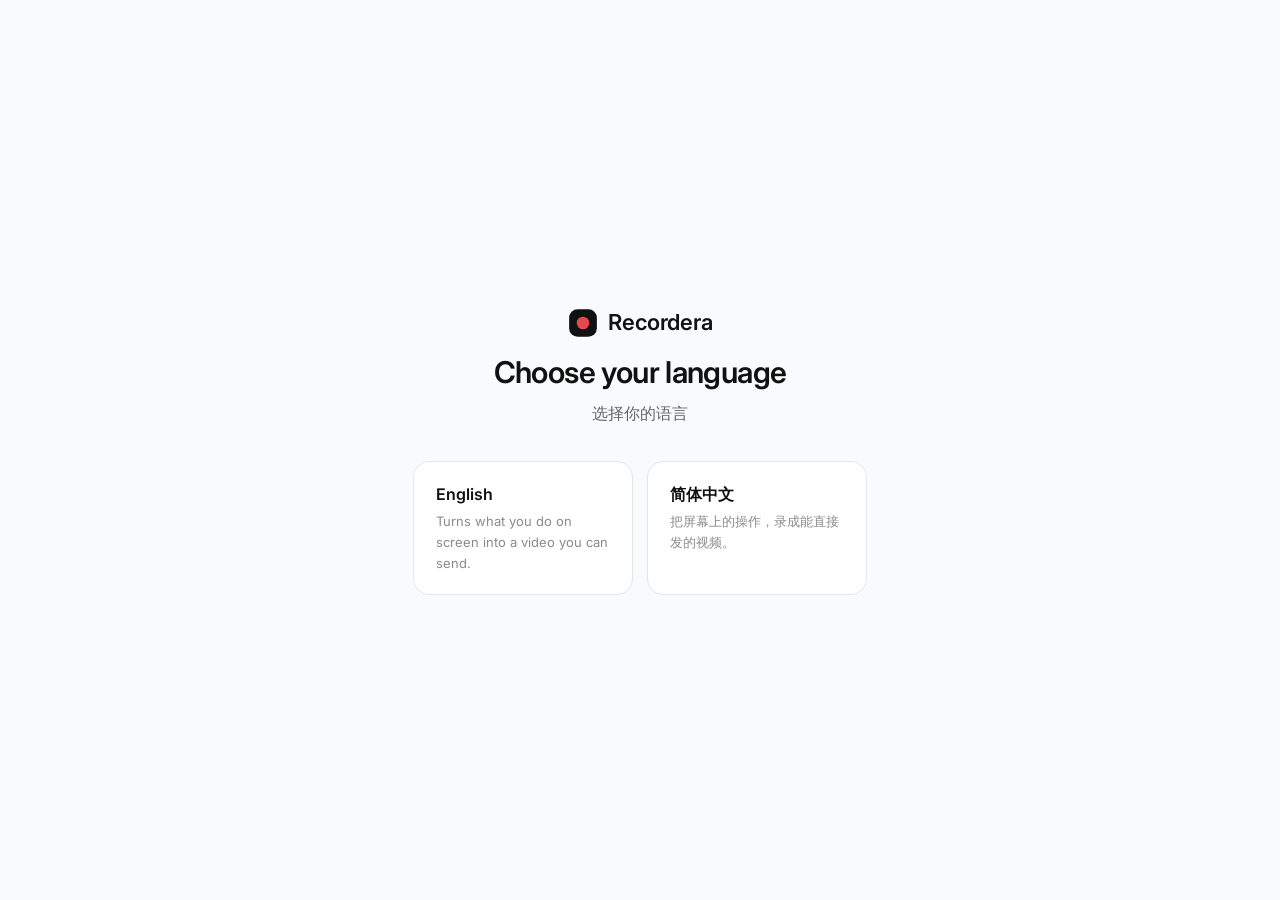
==== index.html @ 2948175f "chore: initialize Recordera site Bilingual (en / zh-Hans) static landing site for Recordera, a scree" ====
<!DOCTYPE html>
<html lang="en">
<head>
<meta charset="utf-8">
<meta name="viewport" content="width=device-width, initial-scale=1">
<title>Recordera — Screen recorder</title>
<meta name="description" content="Choose your language to continue to Recordera.">
<link rel="canonical" href="https://recordera.mosuzo.com/">

<!-- 多语言：请把 recordera.mosuzo.com 替换成你的真实域名 -->
<link rel="alternate" hreflang="en" href="https://recordera.mosuzo.com/en/">
<link rel="alternate" hreflang="zh-Hans" href="https://recordera.mosuzo.com/zh-Hans/">
<link rel="alternate" hreflang="x-default" href="https://recordera.mosuzo.com/">

<link rel="icon" href="assets/favicon.svg" type="image/svg+xml">
<link rel="preconnect" href="https://fonts.googleapis.com">
<link rel="preconnect" href="https://fonts.gstatic.com" crossorigin>
<link href="https://fonts.googleapis.com/css2?family=Inter:wght@400;500;600&display=swap" rel="stylesheet">
<link rel="stylesheet" href="styles.css">
</head>
<body>

<main class="splash">
  <span class="brand">
    <svg class="brand-mark" viewBox="0 0 24 24" fill="none" aria-hidden="true">
      <rect x="1.6" y="1.6" width="20.8" height="20.8" rx="6.4" fill="#111111"/>
      <circle cx="12" cy="12" r="4.7" fill="#e5484d"/>
    </svg>
    Recordera
  </span>

  <h1>Choose your language</h1>
  <p>选择你的语言</p>

  <div class="splash-links">
    <a class="splash-card" href="en/" hreflang="en">
      <strong>English</strong>
      <span>Turns what you do on screen into a video you can send.</span>
    </a>
    <a class="splash-card" href="zh-Hans/" hreflang="zh-Hans" lang="zh-Hans">
      <strong>简体中文</strong>
      <span>把屏幕上的操作，录成能直接发的视频。</span>
    </a>
  </div>
</main>

</body>
</html>
---- styles.css ----
/* ============================================================
   Recordera — shared stylesheet
   Design language referenced from cap.so
   ============================================================ */

:root {
  --bg: #ffffff;
  --bg-alt: #f8fafc;
  --bg-deep: #edf1f6;
  --ink: #111111;
  --ink-2: #646464;
  --ink-3: #8b8b8b;
  --line: #e1e7ee;
  --line-2: #d3dce6;

  --accent: #3d77c2;
  --accent-deep: #2b5c99;
  --accent-soft: #e1effe;

  --tint-blue: #e1effe;
  --tint-blue-ink: #3d77c2;
  --tint-green: #e2f6ec;
  --tint-green-ink: #3f9974;
  --tint-purple: #efe7fd;
  --tint-purple-ink: #7b5fd0;
  --tint-sand: #fdf1e3;
  --tint-sand-ink: #c2833f;

  --radius-sm: 10px;
  --radius: 16px;
  --radius-lg: 24px;

  --maxw: 1140px;
  --nav-h: 64px;

  --font-sans: "Inter", -apple-system, BlinkMacSystemFont, "Segoe UI",
    "PingFang SC", "Hiragino Sans GB", "Microsoft YaHei", "Noto Sans SC",
    "Helvetica Neue", Arial, sans-serif;
  --font-mono: ui-monospace, SFMono-Regular, "SF Mono", "JetBrains Mono",
    Menlo, Consolas, "Liberation Mono", monospace;
}

*, *::before, *::after { box-sizing: border-box; }

html { scroll-behavior: smooth; -webkit-text-size-adjust: 100%; }

body {
  margin: 0;
  background: var(--bg);
  color: var(--ink);
  font-family: var(--font-sans);
  font-size: 16px;
  line-height: 1.6;
  -webkit-font-smoothing: antialiased;
  text-rendering: optimizeLegibility;
}

h1, h2, h3, h4 { margin: 0; font-weight: 600; letter-spacing: -0.02em; line-height: 1.15; }
p { margin: 0; }
a { color: inherit; text-decoration: none; }
img, svg { display: block; max-width: 100%; }
button { font: inherit; cursor: pointer; }

.container { width: 100%; max-width: var(--maxw); margin: 0 auto; padding: 0 24px; }

/* ---------- typography helpers ---------- */
.eyebrow {
  font-family: var(--font-mono);
  font-size: 12px;
  letter-spacing: 0.06em;
  text-transform: uppercase;
  color: var(--accent);
}
.lead { font-size: 18px; color: var(--ink-2); line-height: 1.65; }
.muted { color: var(--ink-2); }
.small { font-size: 13px; color: var(--ink-3); }

/* ---------- buttons ---------- */
.btn {
  display: inline-flex; align-items: center; justify-content: center; gap: 8px;
  height: 44px; padding: 0 20px;
  border-radius: 999px; border: 1px solid transparent;
  font-size: 15px; font-weight: 500; white-space: nowrap;
  transition: background-color .18s ease, border-color .18s ease, transform .18s ease, color .18s ease;
}
.btn-primary { background: var(--ink); color: #fff; }
.btn-primary:hover { background: #2a2a2a; transform: translateY(-1px); }
.btn-ghost { background: transparent; color: var(--ink); border-color: var(--line-2); }
.btn-ghost:hover { background: var(--bg-alt); border-color: var(--ink-3); }
.btn-accent { background: var(--accent); color: #fff; }
.btn-accent:hover { background: var(--accent-deep); transform: translateY(-1px); }
.btn-lg { height: 50px; padding: 0 26px; font-size: 16px; }
.btn svg { width: 17px; height: 17px; }

/* ---------- nav ---------- */
.nav {
  position: sticky; top: 0; z-index: 50;
  height: var(--nav-h);
  background: rgba(255,255,255,.82);
  backdrop-filter: saturate(180%) blur(14px);
  -webkit-backdrop-filter: saturate(180%) blur(14px);
  border-bottom: 1px solid transparent;
  transition: border-color .2s ease;
}
.nav.scrolled { border-bottom-color: var(--line); }
.nav-inner { height: var(--nav-h); display: flex; align-items: center; gap: 32px; }

.brand { display: flex; align-items: center; gap: 9px; font-weight: 600; font-size: 17px; letter-spacing: -0.01em; }
.brand-mark { width: 26px; height: 26px; flex: none; }

.nav-links { display: flex; align-items: center; gap: 26px; margin-left: 8px; }
.nav-links a { font-size: 14.5px; color: var(--ink-2); transition: color .16s ease; }
.nav-links a:hover { color: var(--ink); }

.nav-right { margin-left: auto; display: flex; align-items: center; gap: 12px; }

.lang {
  display: inline-flex; align-items: center;
  border: 1px solid var(--line); border-radius: 999px;
  padding: 3px; background: var(--bg-alt);
}
.lang a {
  font-size: 13px; line-height: 1;
  padding: 6px 11px; border-radius: 999px; color: var(--ink-2);
  transition: background-color .16s ease, color .16s ease;
}
.lang a:hover { color: var(--ink); }
.lang a[aria-current="true"] { background: #fff; color: var(--ink); box-shadow: 0 1px 2px rgba(17,17,17,.07); }

.nav-toggle { display: none; }

/* ---------- hero ---------- */
.hero { padding: 76px 0 0; text-align: center; position: relative; overflow: hidden; }
.hero::before {
  content: ""; position: absolute; inset: -140px 0 auto; height: 460px;
  background: radial-gradient(60% 100% at 50% 0%, rgba(61,119,194,.10), transparent 70%);
  pointer-events: none;
}
.hero-inner { position: relative; }

.badge {
  display: inline-flex; align-items: center; gap: 8px;
  height: 30px; padding: 0 13px; margin-bottom: 24px;
  border: 1px solid var(--line); border-radius: 999px;
  background: var(--bg-alt);
  font-size: 12.5px; color: var(--ink-2);
}
.badge .pulse {
  width: 7px; height: 7px; border-radius: 50%; background: #e5484d; flex: none;
  animation: pulse 2s ease-in-out infinite;
}
@keyframes pulse { 0%,100%{ opacity:1; transform:scale(1);} 50%{ opacity:.45; transform:scale(.82);} }

.hero h1 {
  font-size: clamp(38px, 6.2vw, 66px);
  letter-spacing: -0.035em;
  max-width: 15em; margin: 0 auto;
}
.hero .hero-sub {
  font-size: clamp(17px, 2.3vw, 21px);
  color: var(--ink-2);
  max-width: 34em; margin: 22px auto 0;
  line-height: 1.55;
}
.hero-actions { display: flex; gap: 12px; justify-content: center; flex-wrap: wrap; margin-top: 32px; }
.hero-note { margin-top: 16px; font-size: 13px; color: var(--ink-3); }

/* ---------- app mock ---------- */
.mock-wrap { margin-top: 62px; padding-bottom: 4px; }

.mock {
  max-width: 940px; margin: 0 auto;
  border: 1px solid var(--line-2);
  border-radius: var(--radius-lg);
  background: #fff;
  overflow: hidden;
  box-shadow: 0 1px 2px rgba(17,17,17,.04), 0 24px 56px -32px rgba(17,17,17,.28);
}
.mock-bar {
  display: flex; align-items: center; gap: 8px;
  height: 40px; padding: 0 14px;
  background: var(--bg-alt); border-bottom: 1px solid var(--line);
}
.mock-bar i { width: 11px; height: 11px; border-radius: 50%; background: var(--line-2); display: block; }
.mock-bar .mock-title {
  margin-left: 8px; font-family: var(--font-mono); font-size: 12px; color: var(--ink-3);
}

.mock-stage { position: relative; background: var(--bg-deep); aspect-ratio: 16 / 9; overflow: hidden; }

/* faint page skeleton behind the selection */
.skeleton { position: absolute; inset: 0; padding: 26px 30px; display: flex; flex-direction: column; gap: 13px; }
.skeleton .sk-head { width: 32%; height: 20px; border-radius: 6px; background: #dde5ee; }
.skeleton .sk-row { display: flex; gap: 13px; }
.skeleton .sk-col { flex: 1; height: 74px; border-radius: 10px; background: #e4ebf3; }
.skeleton .sk-line { height: 11px; border-radius: 6px; background: #e4ebf3; }
.skeleton .sk-line.w70 { width: 70%; }
.skeleton .sk-line.w48 { width: 48%; }

/* the selection marquee */
.marquee {
  position: absolute; left: 21%; top: 22%; width: 48%; height: 46%;
  border: 1.5px solid var(--accent);
  border-radius: 4px;
  box-shadow: 0 0 0 9999px rgba(17,17,17,.34);
  animation: marquee 7s ease-in-out infinite;
}
@keyframes marquee {
  0%, 12%   { left: 21%; top: 22%; width: 48%; height: 46%; }
  38%, 62%  { left: 12%; top: 15%; width: 66%; height: 60%; }
  88%, 100% { left: 21%; top: 22%; width: 48%; height: 46%; }
}
.marquee .h { position: absolute; width: 9px; height: 9px; background: #fff; border: 1.5px solid var(--accent); border-radius: 2px; }
.marquee .h1 { left: -5px; top: -5px; }
.marquee .h2 { right: -5px; top: -5px; }
.marquee .h3 { left: -5px; bottom: -5px; }
.marquee .h4 { right: -5px; bottom: -5px; }
.marquee .size {
  position: absolute; top: -27px; left: -1px;
  font-family: var(--font-mono); font-size: 11px; line-height: 1;
  padding: 5px 8px; border-radius: 6px;
  background: var(--accent); color: #fff; white-space: nowrap;
}

/* floating recorder toolbar */
.toolbar {
  position: absolute; left: 50%; bottom: 26px; transform: translateX(-50%);
  display: flex; align-items: center; gap: 6px;
  padding: 7px; border-radius: 14px;
  background: #111111; color: #fff;
  box-shadow: 0 12px 30px -10px rgba(17,17,17,.5);
}
.toolbar .tl {
  display: inline-flex; align-items: center; gap: 7px;
  height: 32px; padding: 0 12px; border-radius: 9px;
  font-size: 12.5px; white-space: nowrap; color: rgba(255,255,255,.82);
}
.toolbar .tl.rec { background: rgba(255,255,255,.10); color: #fff; font-family: var(--font-mono); }
.toolbar .tl.rec .dot { width: 8px; height: 8px; border-radius: 50%; background: #e5484d; animation: pulse 1.6s ease-in-out infinite; }
.toolbar .tl.stop { background: var(--accent); color: #fff; }
.toolbar .divider { width: 1px; height: 20px; background: rgba(255,255,255,.18); }

.mock-caption { text-align: center; margin-top: 18px; font-size: 13px; color: var(--ink-3); }

/* ---------- trust strip ---------- */
.trust { padding: 34px 0; border-bottom: 1px solid var(--line); }
.trust-inner {
  display: flex; align-items: center; justify-content: center;
  gap: 14px 44px; flex-wrap: wrap;
  font-size: 13.5px; color: var(--ink-2);
}
.trust-inner span { display: inline-flex; align-items: center; gap: 8px; }
.trust-inner svg { width: 16px; height: 16px; color: var(--ink-3); flex: none; }

/* ---------- generic section ---------- */
.section { padding: 96px 0; }
.section-alt { background: var(--bg-alt); }
.section-head { max-width: 640px; margin-bottom: 52px; }
.section-head.center { margin-left: auto; margin-right: auto; text-align: center; }
.section-head h2 { font-size: clamp(28px, 3.6vw, 40px); }
.section-head p { margin-top: 16px; font-size: 17px; color: var(--ink-2); line-height: 1.65; }

/* ---------- feature cards ---------- */
.cards { display: grid; grid-template-columns: repeat(3, 1fr); gap: 20px; }
.card {
  border: 1px solid var(--line); border-radius: var(--radius-lg);
  padding: 28px; background: #fff;
  transition: transform .2s ease, box-shadow .2s ease;
}
.card:hover { transform: translateY(-3px); box-shadow: 0 20px 40px -28px rgba(17,17,17,.3); }
.card .ico {
  width: 42px; height: 42px; border-radius: 12px;
  display: flex; align-items: center; justify-content: center;
  margin-bottom: 20px;
}
.card .ico svg { width: 21px; height: 21px; }
.card h3 { font-size: 18px; margin-bottom: 9px; }
.card p { font-size: 15px; color: var(--ink-2); line-height: 1.6; }

.t-blue { background: var(--tint-blue); color: var(--tint-blue-ink); }
.t-green { background: var(--tint-green); color: var(--tint-green-ink); }
.t-purple { background: var(--tint-purple); color: var(--tint-purple-ink); }
.t-sand { background: var(--tint-sand); color: var(--tint-sand-ink); }

/* ---------- split feature rows ---------- */
.split { display: grid; grid-template-columns: repeat(2, 1fr); gap: 20px; }
.feat {
  display: flex; gap: 16px; padding: 26px;
  border: 1px solid var(--line); border-radius: var(--radius); background: #fff;
}
.feat .ico { width: 38px; height: 38px; border-radius: 10px; display: flex; align-items: center; justify-content: center; flex: none; }
.feat .ico svg { width: 19px; height: 19px; }
.feat h3 { font-size: 16.5px; margin-bottom: 6px; }
.feat p { font-size: 14.5px; color: var(--ink-2); line-height: 1.6; }

/* ---------- steps ---------- */
.steps { display: grid; grid-template-columns: repeat(3, 1fr); gap: 20px; position: relative; }
.step { position: relative; padding: 28px; border-radius: var(--radius-lg); background: #fff; border: 1px solid var(--line); }
.step .num {
  width: 30px; height: 30px; border-radius: 50%;
  display: flex; align-items: center; justify-content: center;
  background: var(--ink); color: #fff;
  font-family: var(--font-mono); font-size: 13px;
  margin-bottom: 18px;
}
.step h3 { font-size: 17px; margin-bottom: 8px; }
.step p { font-size: 14.5px; color: var(--ink-2); line-height: 1.6; }
.step .kbd {
  display: inline-block; margin-top: 14px; padding: 4px 10px;
  border: 1px solid var(--line-2); border-bottom-width: 2px; border-radius: 7px;
  font-family: var(--font-mono); font-size: 12px; color: var(--ink-2); background: var(--bg-alt);
}

/* ---------- dark privacy block ---------- */
.dark {
  background: var(--ink); color: #fff;
  border-radius: var(--radius-lg);
  padding: 60px 56px;
  display: grid; grid-template-columns: 1.05fr 1fr; gap: 48px; align-items: center;
}
.dark h2 { font-size: clamp(26px, 3.4vw, 36px); color: #fff; }
.dark p { margin-top: 18px; color: rgba(255,255,255,.68); font-size: 16px; line-height: 1.7; }
.dark .dark-list { list-style: none; margin: 0; padding: 0; display: grid; gap: 14px; }
.dark .dark-list li { display: flex; gap: 12px; align-items: flex-start; font-size: 15px; color: rgba(255,255,255,.86); }
.dark .dark-list svg { width: 19px; height: 19px; color: #6fd39f; flex: none; margin-top: 3px; }

/* ---------- CTA ---------- */
.cta { text-align: center; padding: 104px 0; }
.cta h2 { font-size: clamp(30px, 4vw, 46px); }
.cta p { margin: 18px auto 0; max-width: 30em; font-size: 17px; color: var(--ink-2); }
.cta .hero-actions { margin-top: 34px; }

/* ---------- faq ---------- */
.faq { max-width: 780px; margin: 0 auto; }
.faq details { border-bottom: 1px solid var(--line); }
.faq details:first-child { border-top: 1px solid var(--line); }
.faq summary {
  list-style: none; cursor: pointer;
  display: flex; align-items: center; justify-content: space-between; gap: 20px;
  padding: 22px 2px; font-size: 16.5px; font-weight: 500;
}
.faq summary::-webkit-details-marker { display: none; }
.faq summary .chev {
  width: 20px; height: 20px; flex: none; color: var(--ink-3);
  transition: transform .22s ease;
}
.faq details[open] summary .chev { transform: rotate(180deg); }
.faq .ans { padding: 0 2px 24px; font-size: 15px; color: var(--ink-2); line-height: 1.7; max-width: 62ch; }

/* ---------- footer ---------- */
.footer { border-top: 1px solid var(--line); padding: 62px 0 40px; background: var(--bg-alt); }
.footer-grid { display: grid; grid-template-columns: 1.4fr repeat(3, 1fr); gap: 40px; }
.footer h4 { font-size: 13px; font-family: var(--font-mono); letter-spacing: .06em; text-transform: uppercase; color: var(--ink-3); font-weight: 500; margin-bottom: 16px; }
.footer ul { list-style: none; margin: 0; padding: 0; display: grid; gap: 11px; }
.footer ul a { font-size: 14.5px; color: var(--ink-2); transition: color .16s ease; }
.footer ul a:hover { color: var(--ink); }
.footer-brand p { margin-top: 14px; font-size: 14px; color: var(--ink-2); max-width: 26em; line-height: 1.6; }
.footer-bottom {
  margin-top: 52px; padding-top: 24px; border-top: 1px solid var(--line);
  display: flex; align-items: center; justify-content: space-between; gap: 20px; flex-wrap: wrap;
  font-size: 13px; color: var(--ink-3);
}
.footer-bottom .lang { background: #fff; }

/* ---------- language splash (root) ---------- */
.splash {
  min-height: 100vh; display: flex; flex-direction: column;
  align-items: center; justify-content: center; text-align: center; padding: 40px 24px;
  background: var(--bg-alt);
}
.splash .brand { font-size: 22px; margin-bottom: 14px; }
.splash .brand-mark { width: 32px; height: 32px; }
.splash h1 { font-size: 30px; }
.splash p { margin-top: 12px; color: var(--ink-2); }
.splash-links { display: flex; gap: 14px; margin-top: 34px; flex-wrap: wrap; justify-content: center; }
.splash-card {
  display: flex; flex-direction: column; align-items: flex-start; gap: 4px;
  width: 220px; padding: 20px 22px; text-align: left;
  background: #fff; border: 1px solid var(--line); border-radius: var(--radius);
  transition: transform .18s ease, border-color .18s ease, box-shadow .18s ease;
}
.splash-card:hover { transform: translateY(-3px); border-color: var(--line-2); box-shadow: 0 18px 36px -26px rgba(17,17,17,.3); }
.splash-card strong { font-size: 16px; font-weight: 600; }
.splash-card span { font-size: 13px; color: var(--ink-3); }

/* ---------- scroll reveal ---------- */
.reveal { opacity: 0; transform: translateY(18px); transition: opacity .6s ease, transform .6s ease; }
.reveal.in { opacity: 1; transform: none; }

@media (prefers-reduced-motion: reduce) {
  *, *::before, *::after { animation: none !important; transition: none !important; }
  .reveal { opacity: 1; transform: none; }
  html { scroll-behavior: auto; }
}

/* ---------- responsive ---------- */
@media (max-width: 940px) {
  .cards, .steps { grid-template-columns: 1fr; }
  .split { grid-template-columns: 1fr; }
  .dark { grid-template-columns: 1fr; gap: 34px; padding: 44px 32px; }
  .footer-grid { grid-template-columns: 1fr 1fr; gap: 34px; }
}
@media (max-width: 720px) {
  .nav-links { display: none; }
  .section { padding: 68px 0; }
  .hero { padding-top: 52px; }
  .mock-wrap { margin-top: 44px; }
  .hero h1 { font-size: clamp(32px, 9vw, 44px); }
  .toolbar .tl.hide-sm { display: none; }
  .footer-grid { grid-template-columns: 1fr; }
  .marquee .size { font-size: 10px; }
}
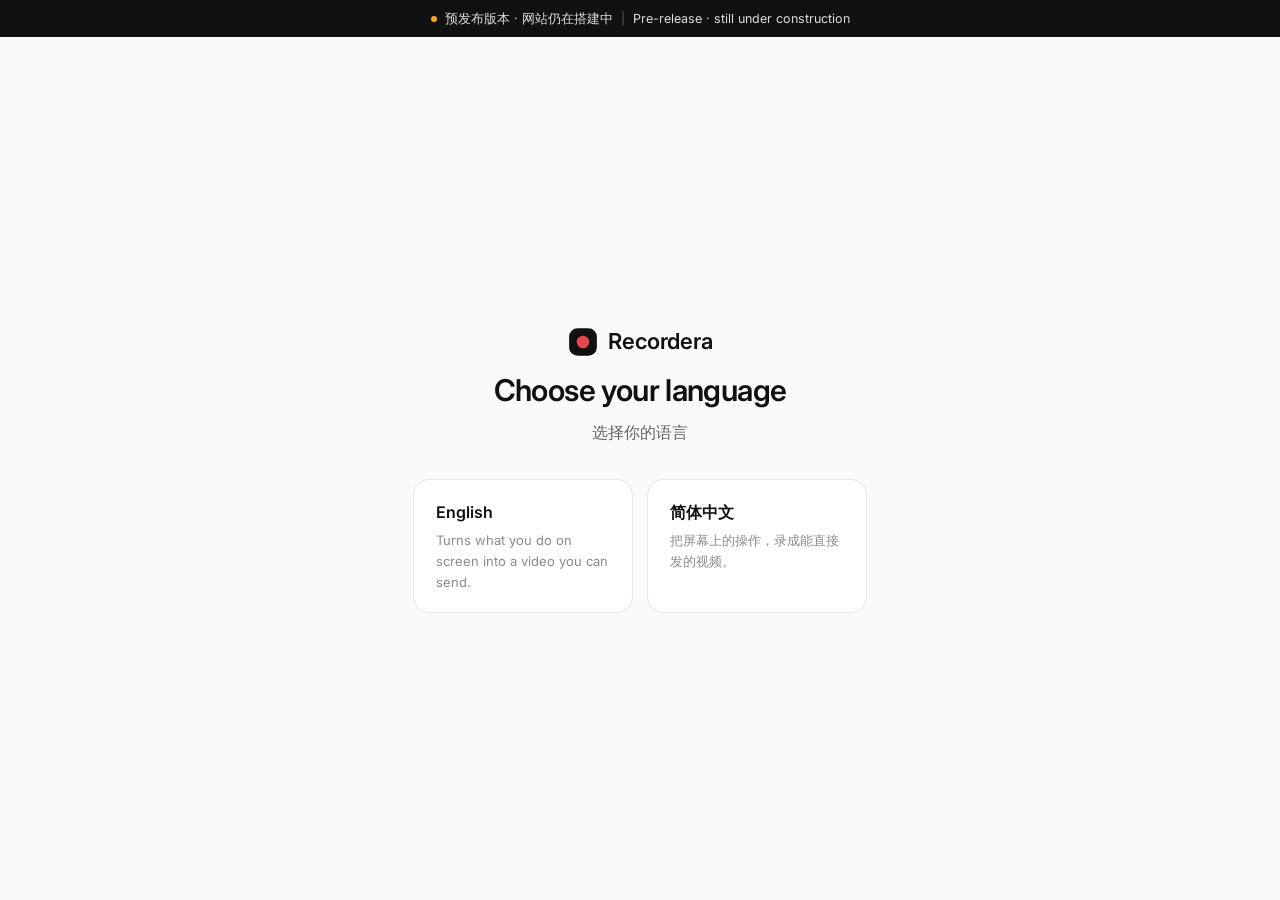
==== commit f59f7b72: "feat(site): add a pre-release notice bar Add a slim dark bar above the navigation on all three pages" ====
--- a/index.html
+++ b/index.html
@@ -19,6 +19,18 @@
 <link rel="stylesheet" href="styles.css">
 </head>
 <body>
+
+<div class="page">
+
+<!-- ================= 预发布提示 ================= -->
+<div class="topbar">
+  <span class="inner">
+    <span class="dot"></span>
+    <span lang="zh-Hans">预发布版本 · 网站仍在搭建中</span>
+    <span class="sep">|</span>
+    <span lang="en">Pre-release · still under construction</span>
+  </span>
+</div>
 
 <main class="splash">
   <span class="brand">
@@ -44,5 +56,7 @@
   </div>
 </main>
 
+</div>
+
 </body>
 </html>
--- a/styles.css
+++ b/styles.css
@@ -91,6 +91,31 @@
 .btn-accent:hover { background: var(--accent-deep); transform: translateY(-1px); }
 .btn-lg { height: 50px; padding: 0 26px; font-size: 16px; }
 .btn svg { width: 17px; height: 17px; }
+
+/* ---------- top notice bar ---------- */
+.topbar {
+  background: var(--ink);
+  color: rgba(255, 255, 255, .86);
+  font-size: 12.5px;
+  line-height: 1.5;
+  padding: 9px 24px;
+  text-align: center;
+}
+.topbar .inner {
+  display: inline-flex; align-items: center; justify-content: center;
+  gap: 8px; flex-wrap: wrap;
+}
+.topbar .dot {
+  width: 6px; height: 6px; border-radius: 50%; background: #f5a524; flex: none;
+  animation: pulse 2s ease-in-out infinite;
+}
+.topbar .sep { color: rgba(255, 255, 255, .3); }
+
+@media (max-width: 720px) {
+  .topbar { font-size: 11.5px; padding: 7px 16px; }
+  .topbar .sep { display: none; }
+  .topbar .inner { gap: 4px 8px; }
+}
 
 /* ---------- nav ---------- */
 .nav {
@@ -363,8 +388,11 @@
 .footer-bottom .lang { background: #fff; }
 
 /* ---------- language splash (root) ---------- */
+.page { min-height: 100vh; display: flex; flex-direction: column; }
+@supports (min-height: 100dvh) { .page { min-height: 100dvh; } }
+
 .splash {
-  min-height: 100vh; display: flex; flex-direction: column;
+  flex: 1; display: flex; flex-direction: column;
   align-items: center; justify-content: center; text-align: center; padding: 40px 24px;
   background: var(--bg-alt);
 }
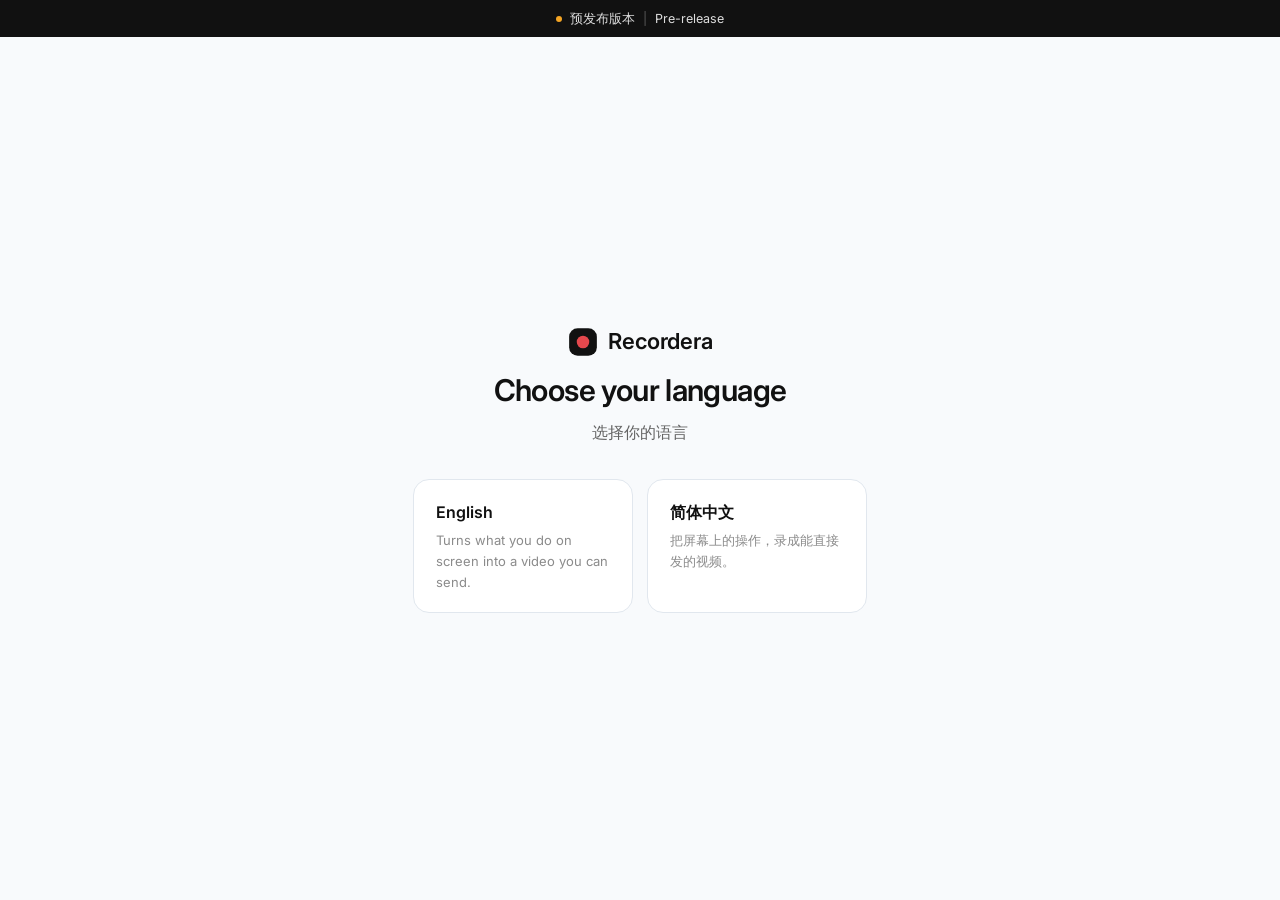
==== commit 0d871af1: "feat(site): shorten the pre-release notice Drop the trailing explanation from both locales, leaving " ====
--- a/index.html
+++ b/index.html
@@ -26,9 +26,9 @@
 <div class="topbar">
   <span class="inner">
     <span class="dot"></span>
-    <span lang="zh-Hans">预发布版本 · 网站仍在搭建中</span>
+    <span lang="zh-Hans">预发布版本</span>
     <span class="sep">|</span>
-    <span lang="en">Pre-release · still under construction</span>
+    <span lang="en">Pre-release</span>
   </span>
 </div>
 
